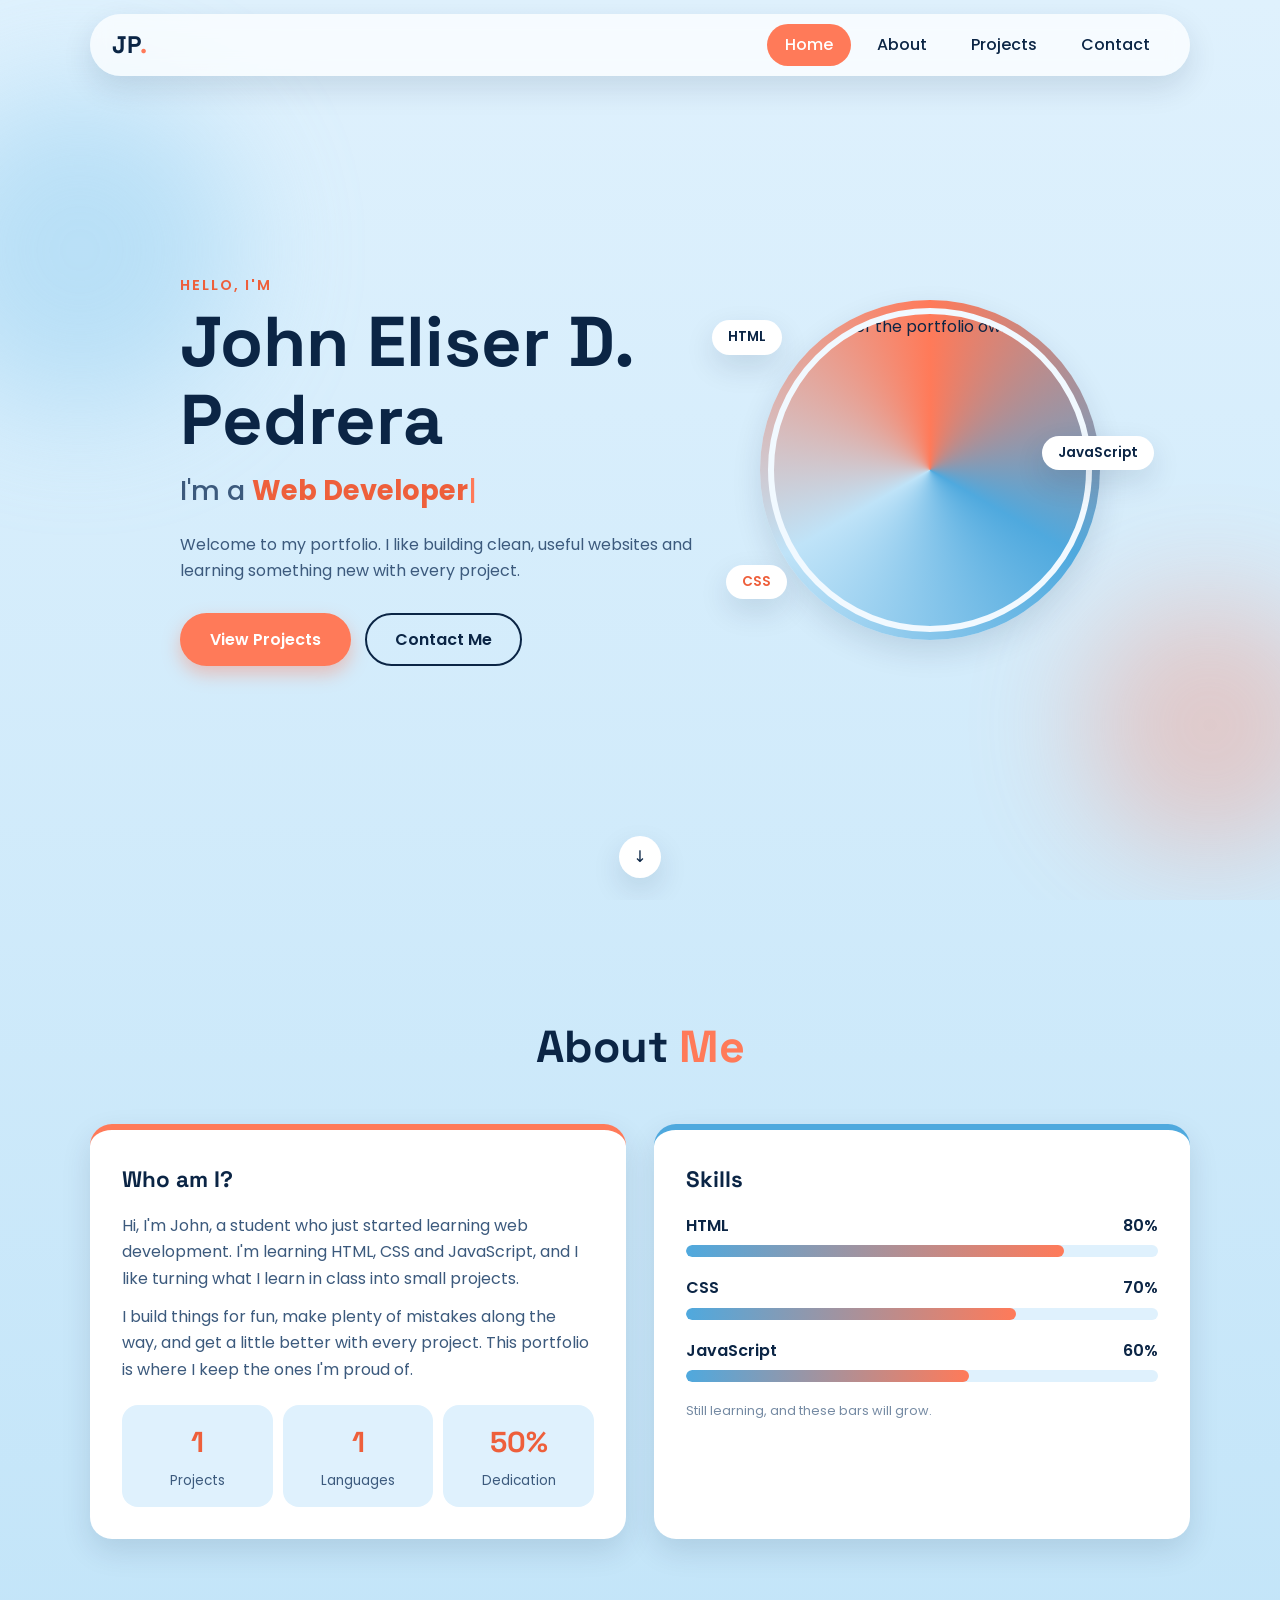
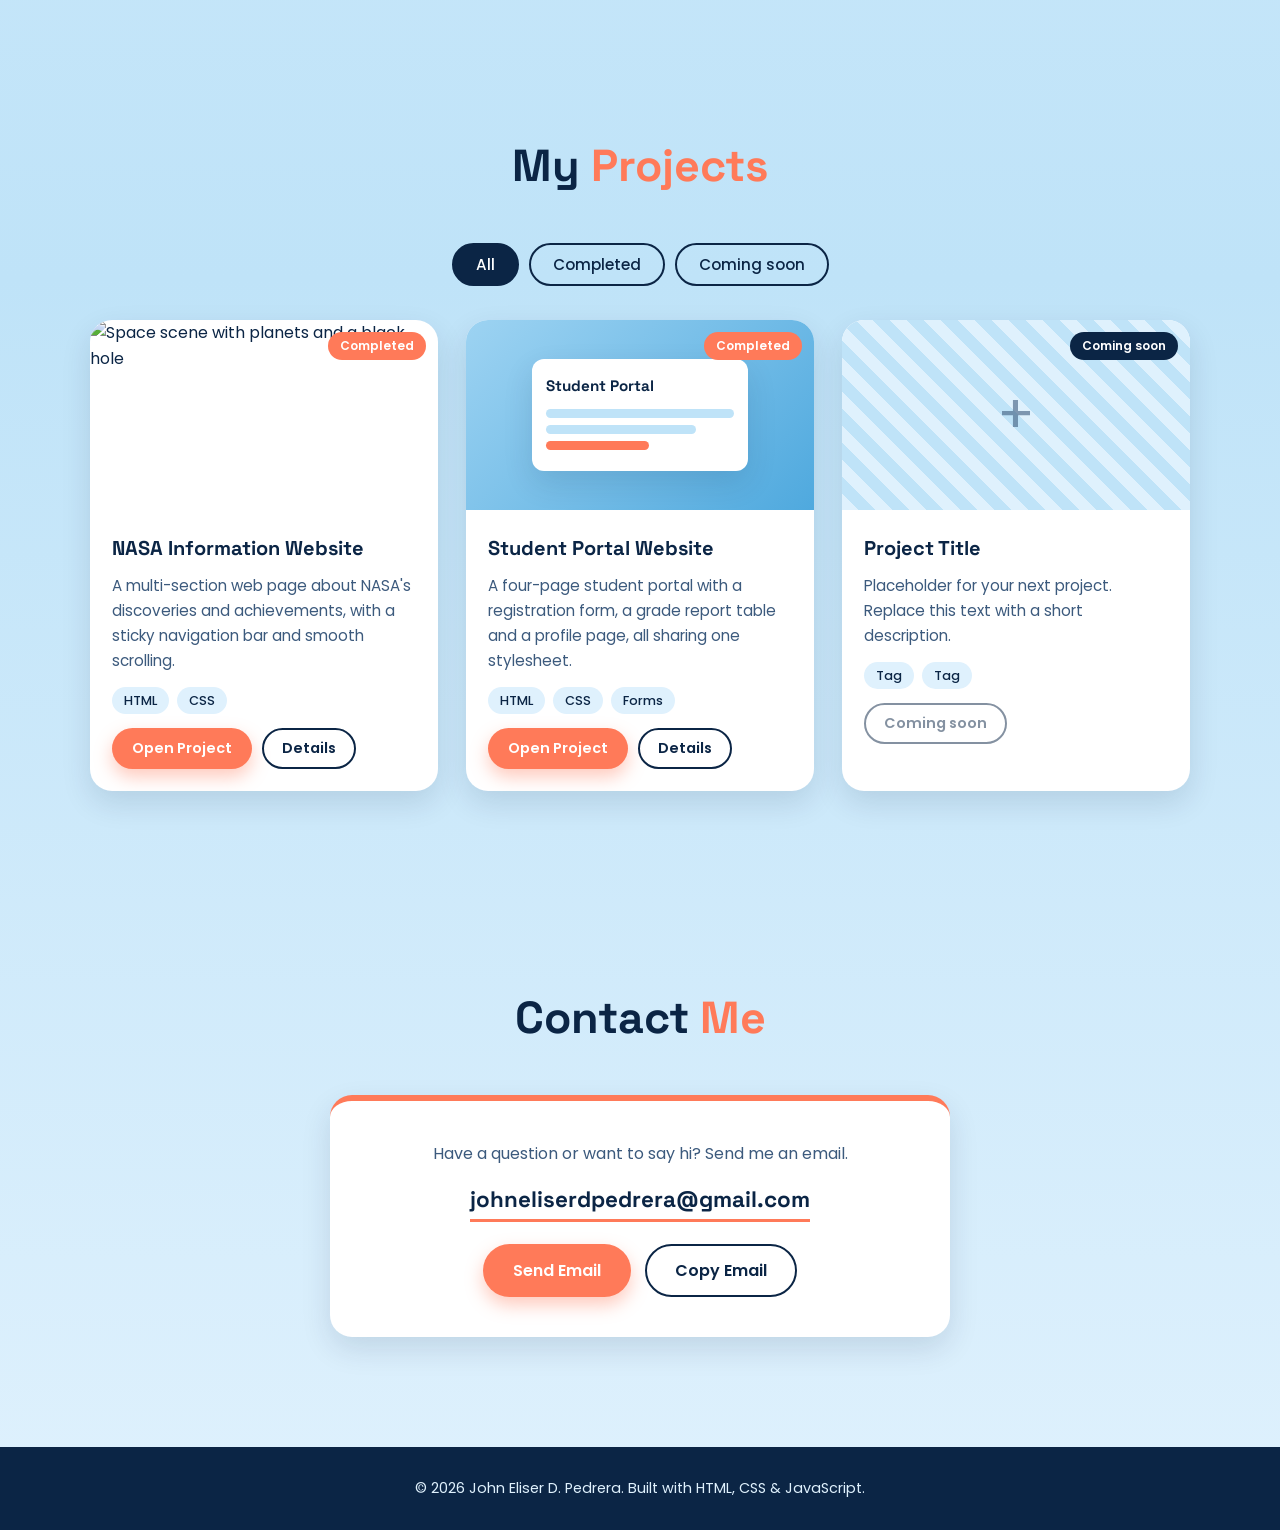
==== index.html @ 0d9b2946 "Add files via upload" ====
<!DOCTYPE html>
<html lang="en">
<head>
    <meta charset="UTF-8">
    <meta name="viewport" content="width=device-width, initial-scale=1.0">
    <meta name="description" content="Personal portfolio – home, about and projects.">
    <title>John Eliser D. Pedrera | Portfolio</title>
    <link rel="preconnect" href="https://fonts.googleapis.com">
    <link rel="preconnect" href="https://fonts.gstatic.com" crossorigin>
    <link href="https://fonts.googleapis.com/css2?family=Poppins:wght@400;500;600;700&family=Space+Grotesk:wght@500;700&display=swap" rel="stylesheet">
    <link rel="stylesheet" href="style.css">
</head>
<body>
    <div class="progress" id="progress"></div>

    <!-- NAVBAR -->
    <header class="navbar" id="navbar">
        <a href="#home" class="brand">JP<span>.</span></a>
        <button class="menu-btn" id="menuBtn" aria-label="Toggle menu" aria-expanded="false">
            <span></span><span></span><span></span>
        </button>
        <nav class="nav-links" id="navLinks">
            <a href="#home" class="nav-link active">Home</a>
            <a href="#about" class="nav-link">About</a>
            <a href="#projects" class="nav-link">Projects</a>
            <a href="#contact" class="nav-link">Contact</a>
        </nav>
    </header>

    <main>
        <!-- HOME -->
        <section class="section hero" id="home">
            <div class="blob blob-1"></div>
            <div class="blob blob-2"></div>
            <div class="hero-text reveal">
                <p class="eyebrow">Hello, I'm</p>
                <h1>John Eliser D. Pedrera</h1>
                <h2>I'm a <span class="typing" id="typing"></span><span class="cursor">|</span></h2>
                <p class="lead">Welcome to my portfolio. I like building clean, useful websites and learning something new with every project.</p>
                <div class="hero-buttons">
                    <a href="#projects" class="btn btn-primary">View Projects</a>
                    <a href="#contact" class="btn btn-ghost">Contact Me</a>
                </div>
            </div>
            <div class="hero-photo reveal">
                <div class="photo-ring">
                    <img src="images/profile.jpg" alt="Portrait of the portfolio owner">
                </div>
                <span class="chip chip-1">HTML</span>
                <span class="chip chip-2">CSS</span>
                <span class="chip chip-3">JavaScript</span>
            </div>
            <a href="#about" class="scroll-hint" aria-label="Scroll to About">&#8595;</a>
        </section>

        <!-- ABOUT -->
        <section class="section about" id="about">
            <div class="container">
                <h2 class="section-title reveal">About <span>Me</span></h2>
                <div class="about-grid">
                    <div class="about-card reveal">
                        <h3>Who am I?</h3>
                        <p>Hi, I'm John, a student who just started learning web development. I'm learning HTML, CSS and JavaScript, and I like turning what I learn in class into small projects.</p>
                        <p>I build things for fun, make plenty of mistakes along the way, and get a little better with every project. This portfolio is where I keep the ones I'm proud of.</p>
                        <div class="facts">
                            <div class="fact"><strong data-count="2">0</strong><span>Projects</span></div>
                            <div class="fact"><strong data-count="3">0</strong><span>Languages</span></div>
                            <div class="fact"><strong data-count="100" data-suffix="%">0</strong><span>Dedication</span></div>
                        </div>
                    </div>

                    <div class="about-card reveal">
                        <h3>Skills</h3>
                        <div class="skill">
                            <div class="skill-top"><span>HTML</span><span>80%</span></div>
                            <div class="bar"><div class="fill" data-width="80"></div></div>
                        </div>
                        <div class="skill">
                            <div class="skill-top"><span>CSS</span><span>70%</span></div>
                            <div class="bar"><div class="fill" data-width="70"></div></div>
                        </div>
                        <div class="skill">
                            <div class="skill-top"><span>JavaScript</span><span>60%</span></div>
                            <div class="bar"><div class="fill" data-width="60"></div></div>
                        </div>
                        <p class="hint">Still learning, and these bars will grow.</p>
                    </div>
                </div>
            </div>
        </section>

        <!-- PROJECTS -->
        <section class="section projects" id="projects">
            <div class="container">
                <h2 class="section-title reveal">My <span>Projects</span></h2>
                <div class="filters reveal" role="group" aria-label="Filter projects">
                    <button class="filter active" data-filter="all">All</button>
                    <button class="filter" data-filter="done">Completed</button>
                    <button class="filter" data-filter="soon">Coming soon</button>
                </div>

                <div class="project-grid">
                    <!-- Project 1: real project -->
                    <article class="project-card reveal" data-status="done">
                        <div class="thumb">
                            <img src="images/space.jpg" alt="Space scene with planets and a black hole" loading="lazy">
                            <span class="badge">Completed</span>
                        </div>
                        <div class="card-body">
                            <h3>NASA Information Website</h3>
                            <p>A multi-section web page about NASA's discoveries and achievements, with a sticky navigation bar and smooth scrolling.</p>
                            <div class="tags"><span>HTML</span><span>CSS</span></div>
                            <div class="card-actions">
                                <a href="nasa-project/index.html" class="btn btn-primary btn-sm">Open Project</a>
                                <button class="btn btn-ghost btn-sm" data-modal="nasa">Details</button>
                            </div>
                        </div>
                    </article>

                    <!-- Project 2: Student Portal -->
                    <article class="project-card reveal" data-status="done">
                        <div class="thumb portal-thumb">
                            <div class="portal-mock"><b>Student Portal</b><i></i><i></i><i></i></div>
                            <span class="badge">Completed</span>
                        </div>
                        <div class="card-body">
                            <h3>Student Portal Website</h3>
                            <p>A four-page student portal with a registration form, a grade report table and a profile page, all sharing one stylesheet.</p>
                            <div class="tags"><span>HTML</span><span>CSS</span><span>Forms</span></div>
                            <div class="card-actions">
                                <a href="student-portal/peds.html" class="btn btn-primary btn-sm">Open Project</a>
                                <button class="btn btn-ghost btn-sm" data-modal="portal">Details</button>
                            </div>
                        </div>
                    </article>

                    <!-- Project 3: placeholder -->
                    <article class="project-card placeholder reveal" data-status="soon">
                        <div class="thumb blank"><span class="plus">+</span><span class="badge soon">Coming soon</span></div>
                        <div class="card-body">
                            <h3>Project Title</h3>
                            <p>Placeholder for your next project. Replace this text with a short description.</p>
                            <div class="tags"><span>Tag</span><span>Tag</span></div>
                            <div class="card-actions">
                                <button class="btn btn-ghost btn-sm" disabled>Coming soon</button>
                            </div>
                        </div>
                    </article>
                </div>
            </div>
        </section>
        <!-- CONTACT -->
        <section class="section contact" id="contact">
            <div class="container">
                <h2 class="section-title reveal">Contact <span>Me</span></h2>
                <div class="contact-card reveal">
                    <p>Have a question or want to say hi? Send me an email.</p>
                    <a class="email" href="mailto:johneliserdpedrera@gmail.com">johneliserdpedrera@gmail.com</a>
                    <div class="hero-buttons">
                        <a href="mailto:johneliserdpedrera@gmail.com" class="btn btn-primary">Send Email</a>
                        <button class="btn btn-ghost" id="copyEmail" data-email="johneliserdpedrera@gmail.com">Copy Email</button>
                    </div>
                </div>
            </div>
        </section>
    </main>

    <footer class="footer">
        <p>&copy; <span id="year"></span> John Eliser D. Pedrera. Built with HTML, CSS &amp; JavaScript.</p>
        <button class="to-top" id="toTop" aria-label="Back to top">&#8593;</button>
    </footer>

    <!-- PROJECT MODAL (content filled in by script.js) -->
    <div class="modal" id="modal" aria-hidden="true">
        <div class="modal-box" role="dialog" aria-modal="true" aria-labelledby="modalTitle">
            <button class="modal-close" id="modalClose" aria-label="Close">&times;</button>
            <img id="modalImg" src="" alt="">
            <h3 id="modalTitle"></h3>
            <p id="modalText"></p>
            <ul id="modalList"></ul>
            <a href="#" id="modalLink" class="btn btn-primary">Open Project</a>
        </div>
    </div>

    <div class="toast" id="toast" role="status">Email copied!</div>

    <script src="script.js"></script>
</body>
</html>
---- style.css ----
/* ---------- Theme: light blue + coral accent + deep navy text ---------- */
:root {
    --blue-50: #f1f9ff;
    --blue-100: #dff1fd;
    --blue-200: #bfe3f8;
    --blue-300: #9dd3f2;
    --blue-500: #4fa9de;
    --navy: #0b2545;
    --navy-soft: #3c5a7d;
    --coral: #ff7a59;
    --coral-dark: #ee5f3b;
    --white: #ffffff;
    --radius: 22px;
    --shadow: 0 12px 30px rgba(11, 37, 69, .12);
}

* { box-sizing: border-box; margin: 0; padding: 0; }
html { scroll-behavior: smooth; scroll-padding-top: 80px; }
body {
    font-family: 'Poppins', system-ui, sans-serif;
    color: var(--navy);
    background: linear-gradient(180deg, var(--blue-100), var(--blue-200) 60%, var(--blue-100));
    line-height: 1.65;
    overflow-x: hidden;
}
img { max-width: 100%; display: block; }
a { color: inherit; text-decoration: none; }
.container { width: min(1100px, 92%); margin: 0 auto; }

.progress { position: fixed; top: 0; left: 0; height: 4px; width: 0; background: var(--coral); z-index: 3000; }

/* ---------- Navbar ---------- */
.navbar {
    position: fixed; top: 14px; left: 50%; transform: translateX(-50%);
    width: min(1100px, 94%); z-index: 2000;
    display: flex; justify-content: space-between; align-items: center;
    padding: 10px 22px; border-radius: 50px;
    background: rgba(255, 255, 255, .72); backdrop-filter: blur(10px);
    box-shadow: var(--shadow); transition: padding .3s, background .3s;
}
.navbar.scrolled { padding: 6px 22px; background: rgba(255, 255, 255, .92); }
.brand { font-family: 'Space Grotesk', sans-serif; font-weight: 700; font-size: 1.5rem; }
.brand span { color: var(--coral); }
.nav-links { display: flex; gap: 8px; }
.nav-link { padding: 8px 18px; border-radius: 30px; font-weight: 500; transition: background .25s, color .25s; }
.nav-link:hover { background: var(--blue-200); }
.nav-link.active { background: var(--coral); color: var(--white); }

.menu-btn { display: none; background: none; border: 0; cursor: pointer; width: 34px; height: 28px; position: relative; }
.menu-btn span { position: absolute; left: 4px; right: 4px; height: 3px; background: var(--navy); border-radius: 3px; transition: .3s; }
.menu-btn span:nth-child(1) { top: 5px; }
.menu-btn span:nth-child(2) { top: 12px; }
.menu-btn span:nth-child(3) { top: 19px; }
.menu-btn.open span:nth-child(1) { top: 12px; transform: rotate(45deg); }
.menu-btn.open span:nth-child(2) { opacity: 0; }
.menu-btn.open span:nth-child(3) { top: 12px; transform: rotate(-45deg); }

/* ---------- Sections ---------- */
.section { padding: 110px 0 80px; position: relative; }
.section-title { font-family: 'Space Grotesk', sans-serif; font-size: clamp(2rem, 5vw, 2.8rem); text-align: center; margin-bottom: 40px; }
.section-title span { color: var(--coral); }

/* ---------- Hero ---------- */
.hero {
    min-height: 100vh; display: flex; align-items: center; justify-content: center;
    gap: 60px; flex-wrap: wrap-reverse; padding: 120px 5% 80px; overflow: hidden;
}
.blob { position: absolute; border-radius: 50%; filter: blur(60px); opacity: .55; z-index: 0; animation: float 9s ease-in-out infinite; }
.blob-1 { width: 320px; height: 320px; background: var(--blue-300); top: 10%; left: -80px; }
.blob-2 { width: 260px; height: 260px; background: var(--coral); opacity: .3; bottom: 5%; right: -60px; animation-delay: -4s; }
@keyframes float { 0%, 100% { transform: translateY(0); } 50% { transform: translateY(-30px); } }

.hero-text, .hero-photo { position: relative; z-index: 1; }
.hero-text { max-width: 520px; }
.eyebrow { color: var(--coral-dark); font-weight: 600; letter-spacing: 2px; text-transform: uppercase; font-size: .9rem; }
.hero h1 { font-family: 'Space Grotesk', sans-serif; font-size: clamp(2.6rem, 8vw, 4.4rem); line-height: 1.1; margin: 6px 0 10px; }
.hero h2 { font-size: clamp(1.2rem, 3vw, 1.7rem); font-weight: 500; color: var(--navy-soft); min-height: 2.2rem; }
.typing { color: var(--coral-dark); font-weight: 700; }
.cursor { color: var(--coral); animation: blink .8s steps(1) infinite; }
@keyframes blink { 50% { opacity: 0; } }
.lead { margin: 18px 0 28px; color: var(--navy-soft); }
.hero-buttons { display: flex; gap: 14px; flex-wrap: wrap; }

.hero-photo { position: relative; }
.photo-ring {
    width: clamp(240px, 32vw, 340px); aspect-ratio: 1; border-radius: 50%;
    padding: 8px; background: conic-gradient(var(--coral), var(--blue-500), var(--blue-200), var(--coral));
    animation: spin 12s linear infinite; box-shadow: var(--shadow);
}
.photo-ring img { width: 100%; height: 100%; border-radius: 50%; object-fit: cover; object-position: top; border: 6px solid var(--blue-50); animation: spin 12s linear infinite reverse; }
@keyframes spin { to { transform: rotate(360deg); } }
.chip {
    position: absolute; background: var(--white); padding: 6px 16px; border-radius: 30px; font-weight: 600; font-size: .85rem;
    box-shadow: var(--shadow); animation: float 6s ease-in-out infinite;
}
.chip-1 { top: 6%; left: -14%; }
.chip-2 { bottom: 12%; left: -10%; animation-delay: -2s; color: var(--coral-dark); }
.chip-3 { top: 40%; right: -16%; animation-delay: -4s; }

.scroll-hint {
    position: absolute; bottom: 22px; left: 50%; transform: translateX(-50%);
    width: 42px; height: 42px; border-radius: 50%; display: grid; place-items: center;
    background: var(--white); box-shadow: var(--shadow); animation: bounce 1.6s infinite; z-index: 1;
}
@keyframes bounce { 50% { transform: translate(-50%, 8px); } }

/* ---------- Buttons ---------- */
.btn {
    display: inline-block; padding: 12px 28px; border-radius: 40px; font: 600 1rem 'Poppins', sans-serif;
    border: 2px solid transparent; cursor: pointer; transition: transform .2s, box-shadow .2s, background .2s, color .2s;
}
.btn:hover:not(:disabled) { transform: translateY(-3px); }
.btn-primary { background: var(--coral); color: var(--white); box-shadow: 0 8px 18px rgba(255, 122, 89, .4); }
.btn-primary:hover { background: var(--coral-dark); }
.btn-ghost { background: transparent; border-color: var(--navy); color: var(--navy); }
.btn-ghost:hover:not(:disabled) { background: var(--navy); color: var(--white); }
.btn:disabled { opacity: .5; cursor: not-allowed; }
.btn-sm { padding: 8px 18px; font-size: .9rem; }

/* ---------- About ---------- */
.about-grid { display: grid; grid-template-columns: repeat(auto-fit, minmax(300px, 1fr)); gap: 28px; }
.about-card { background: var(--white); border-radius: var(--radius); padding: 32px; box-shadow: var(--shadow); border-top: 6px solid var(--coral); }
.about-card:nth-child(2) { border-top-color: var(--blue-500); }
.about-card h3 { font-family: 'Space Grotesk', sans-serif; font-size: 1.4rem; margin-bottom: 14px; }
.about-card p { color: var(--navy-soft); margin-bottom: 12px; }
.facts { display: flex; justify-content: space-between; gap: 10px; margin-top: 22px; }
.fact { flex: 1; text-align: center; background: var(--blue-100); border-radius: 16px; padding: 14px 6px; transition: transform .25s; }
.fact:hover { transform: translateY(-5px) scale(1.04); }
.fact strong { display: block; font-size: 1.8rem; font-family: 'Space Grotesk', sans-serif; color: var(--coral-dark); }
.fact span { font-size: .85rem; color: var(--navy-soft); }
.skill { margin-bottom: 18px; }
.skill-top { display: flex; justify-content: space-between; font-weight: 600; margin-bottom: 6px; }
.bar { height: 12px; background: var(--blue-100); border-radius: 10px; overflow: hidden; }
.fill { height: 100%; width: 0; border-radius: 10px; background: linear-gradient(90deg, var(--blue-500), var(--coral)); transition: width 1.4s cubic-bezier(.2, .8, .2, 1); }
.hint { font-size: .8rem; opacity: .7; }

/* ---------- Projects ---------- */
.filters { display: flex; justify-content: center; gap: 10px; flex-wrap: wrap; margin-bottom: 34px; }
.filter { padding: 8px 22px; border-radius: 30px; border: 2px solid var(--navy); background: transparent; font: 500 .95rem 'Poppins', sans-serif; color: var(--navy); cursor: pointer; transition: .25s; }
.filter:hover { background: var(--blue-300); }
.filter.active { background: var(--navy); color: var(--white); }

.project-grid { display: grid; grid-template-columns: repeat(auto-fit, minmax(290px, 1fr)); gap: 28px; }
.project-card { background: var(--white); border-radius: var(--radius); overflow: hidden; box-shadow: var(--shadow); transition: transform .3s, box-shadow .3s, opacity .3s; }
.project-card:hover { transform: translateY(-10px); box-shadow: 0 20px 40px rgba(11, 37, 69, .2); }
.project-card.hide { display: none; }
.thumb { position: relative; height: 190px; overflow: hidden; }
.thumb img { width: 100%; height: 100%; object-fit: cover; transition: transform .5s; }
.project-card:hover .thumb img { transform: scale(1.1); }
.thumb.blank { display: grid; place-items: center; background: repeating-linear-gradient(45deg, var(--blue-100), var(--blue-100) 12px, var(--blue-200) 12px, var(--blue-200) 24px); }
.plus { font-size: 3.4rem; color: var(--navy-soft); opacity: .6; transition: transform .3s; }
.project-card.placeholder:hover .plus { transform: rotate(90deg) scale(1.2); color: var(--coral); }
.badge { position: absolute; top: 12px; right: 12px; background: var(--coral); color: var(--white); font-size: .75rem; font-weight: 600; padding: 4px 12px; border-radius: 20px; }
.badge.soon { background: var(--navy); }
.card-body { padding: 22px; }
.card-body h3 { font-family: 'Space Grotesk', sans-serif; font-size: 1.25rem; margin-bottom: 8px; }
.card-body p { color: var(--navy-soft); font-size: .95rem; }
.tags { display: flex; gap: 8px; flex-wrap: wrap; margin: 14px 0; }
.tags span { background: var(--blue-100); padding: 3px 12px; border-radius: 20px; font-size: .8rem; font-weight: 500; }
.card-actions { display: flex; gap: 10px; flex-wrap: wrap; }

/* ---------- Footer ---------- */
.footer { text-align: center; padding: 30px 5%; background: var(--navy); color: var(--blue-100); font-size: .9rem; position: relative; }
.to-top { position: fixed; right: 20px; bottom: 20px; width: 46px; height: 46px; border-radius: 50%; border: 0; background: var(--coral); color: var(--white); font-size: 1.3rem; cursor: pointer; box-shadow: var(--shadow); opacity: 0; pointer-events: none; transform: translateY(20px); transition: .3s; z-index: 1500; }
.to-top.show { opacity: 1; pointer-events: auto; transform: none; }
.to-top:hover { background: var(--coral-dark); }

/* ---------- Modal ---------- */
.modal { position: fixed; inset: 0; background: rgba(11, 37, 69, .6); backdrop-filter: blur(4px); display: grid; place-items: center; padding: 20px; z-index: 4000; opacity: 0; visibility: hidden; transition: .3s; }
.modal.open { opacity: 1; visibility: visible; }
.modal-box { position: relative; background: var(--white); border-radius: var(--radius); padding: 24px; max-width: 520px; width: 100%; max-height: 90vh; overflow: auto; transform: scale(.9); transition: transform .3s; }
.modal.open .modal-box { transform: scale(1); }
.modal-box img { border-radius: 14px; margin-bottom: 16px; width: 100%; }
.modal-box h3 { font-family: 'Space Grotesk', sans-serif; margin-bottom: 8px; }
.modal-box p { color: var(--navy-soft); margin-bottom: 10px; }
.modal-box ul { margin: 0 0 18px 20px; color: var(--navy-soft); }
.modal-close { position: absolute; top: 10px; right: 14px; width: 36px; height: 36px; border-radius: 50%; border: 0; background: var(--white); font-size: 1.6rem; line-height: 1; cursor: pointer; box-shadow: var(--shadow); }

/* ---------- Scroll reveal ---------- */
.reveal { opacity: 0; transform: translateY(40px); transition: opacity .8s ease, transform .8s ease; }
.reveal.visible { opacity: 1; transform: none; }

/* ---------- Responsive ---------- */
@media (max-width: 720px) {
    .menu-btn { display: block; }
    .nav-links {
        position: absolute; top: 64px; right: 0; left: 0; flex-direction: column; background: var(--white);
        border-radius: 24px; padding: 12px; box-shadow: var(--shadow);
        opacity: 0; visibility: hidden; transform: translateY(-10px); transition: .3s;
    }
    .nav-links.open { opacity: 1; visibility: visible; transform: none; }
    .nav-link { text-align: center; }
    .hero { gap: 30px; text-align: center; }
    .hero-buttons { justify-content: center; }
    .chip-1 { left: -4%; } .chip-3 { right: -4%; } .chip-2 { left: -2%; }
}
@media (prefers-reduced-motion: reduce) {
    *, *::before, *::after { animation: none !important; transition: none !important; }
    .reveal { opacity: 1; transform: none; }
}

/* ---------- Student portal thumbnail ---------- */
.portal-thumb { display: grid; place-items: center; background: linear-gradient(135deg, var(--blue-300), var(--blue-500)); }
.portal-mock { width: 62%; background: var(--white); border-radius: 12px; padding: 14px; box-shadow: var(--shadow); transition: transform .5s; }
.portal-mock b { display: block; font-family: 'Space Grotesk', sans-serif; font-size: .95rem; margin-bottom: 10px; }
.portal-mock i { display: block; height: 9px; border-radius: 6px; background: var(--blue-200); margin-bottom: 7px; }
.portal-mock i:nth-child(3) { width: 80%; }
.portal-mock i:nth-child(4) { width: 55%; background: var(--coral); }
.project-card:hover .portal-mock { transform: scale(1.08) rotate(-2deg); }

/* ---------- Contact ---------- */
.contact { padding-bottom: 110px; }
.contact-card { max-width: 620px; margin: 0 auto; text-align: center; background: var(--white); border-radius: var(--radius); padding: 40px 28px; box-shadow: var(--shadow); border-top: 6px solid var(--coral); }
.contact-card p { color: var(--navy-soft); margin-bottom: 14px; }
.email { display: inline-block; font-family: 'Space Grotesk', sans-serif; font-weight: 700; font-size: clamp(1rem, 4vw, 1.4rem); margin-bottom: 22px; word-break: break-all; border-bottom: 3px solid var(--coral); transition: color .2s; }
.email:hover { color: var(--coral-dark); }
.contact-card .hero-buttons { justify-content: center; }

.toast { position: fixed; left: 50%; bottom: 30px; transform: translate(-50%, 30px); background: var(--navy); color: var(--white); padding: 10px 22px; border-radius: 30px; opacity: 0; pointer-events: none; transition: .3s; z-index: 5000; }
.toast.show { opacity: 1; transform: translate(-50%, 0); }
.modal-box img[src=""] { display: none; }
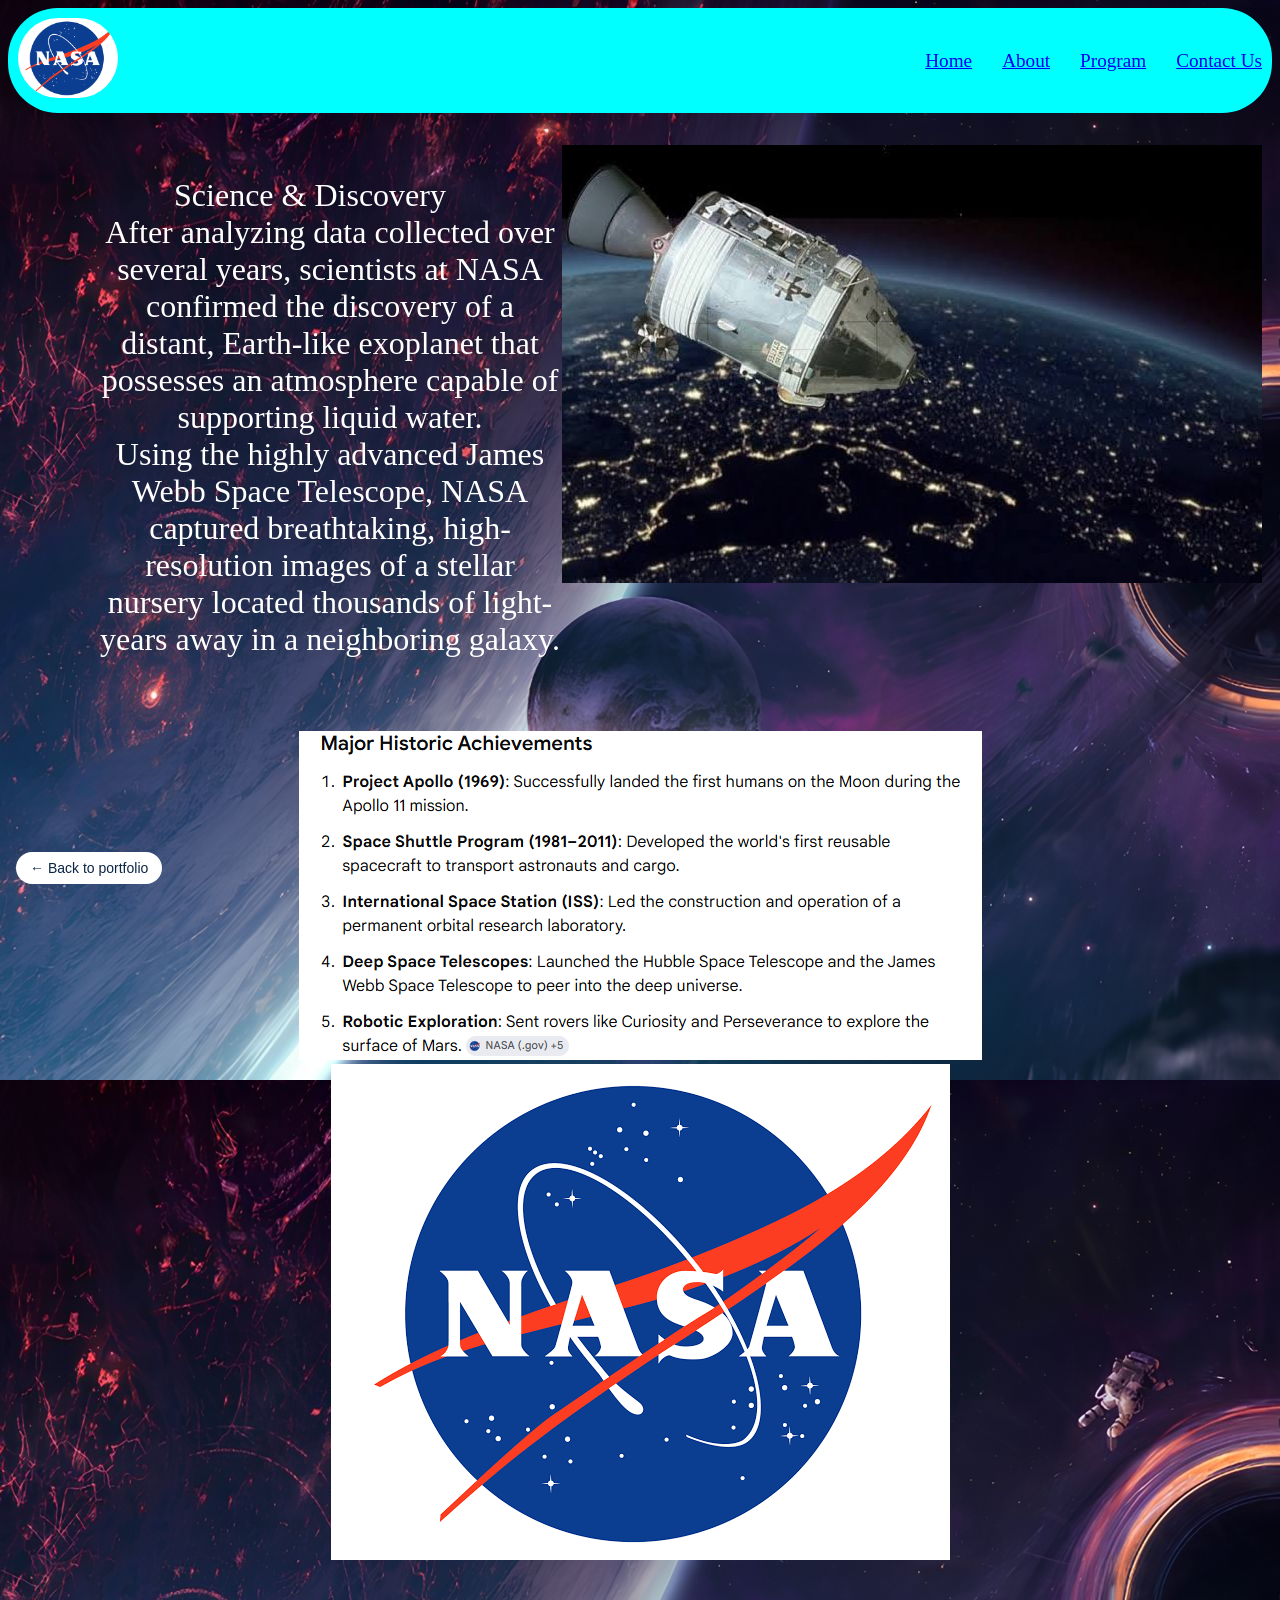
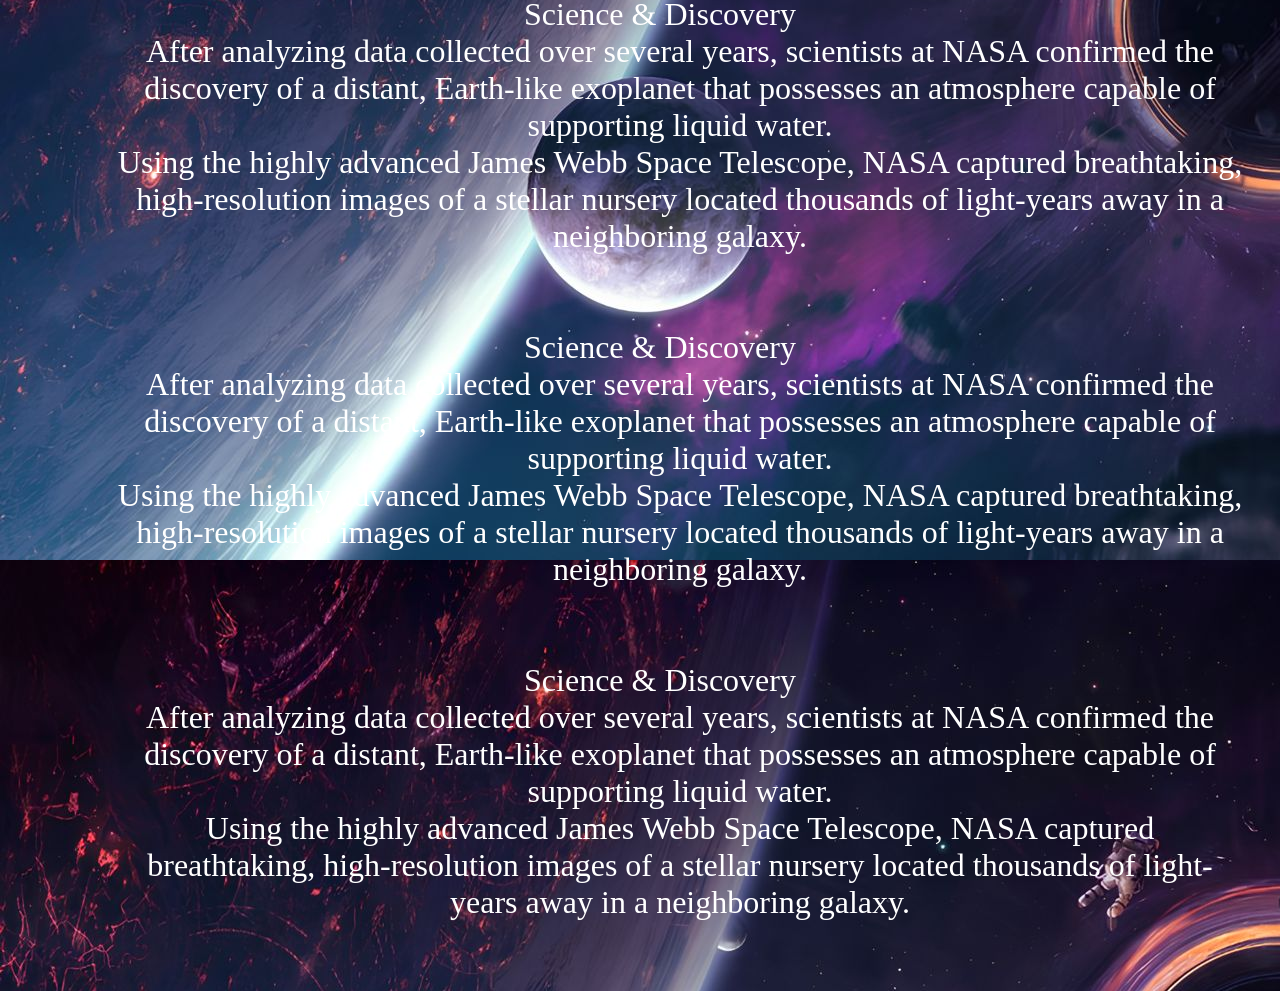
==== commit ebb22a37: "Add files via upload" ====
--- a/index.html
+++ b/index.html
@@ -1,189 +1,120 @@
-<!DOCTYPE html>
-<html lang="en">
-<head>
-    <meta charset="UTF-8">
-    <meta name="viewport" content="width=device-width, initial-scale=1.0">
-    <meta name="description" content="Personal portfolio – home, about and projects.">
-    <title>John Eliser D. Pedrera | Portfolio</title>
-    <link rel="preconnect" href="https://fonts.googleapis.com">
-    <link rel="preconnect" href="https://fonts.gstatic.com" crossorigin>
-    <link href="https://fonts.googleapis.com/css2?family=Poppins:wght@400;500;600;700&family=Space+Grotesk:wght@500;700&display=swap" rel="stylesheet">
-    <link rel="stylesheet" href="style.css">
-</head>
+<!DOCTYPE html>
+<html lang="en">
+
+<head>
+    <meta charset="UTF-8">
+    <meta name="viewport" content="width=device-width, initial-scale=1.0">
+    <link rel="stylesheet" href="form1.css">
+    <title>NASA Project</title>
+
+</head>
+
 <body>
-    <div class="progress" id="progress"></div>
-
-    <!-- NAVBAR -->
-    <header class="navbar" id="navbar">
-        <a href="#home" class="brand">JP<span>.</span></a>
-        <button class="menu-btn" id="menuBtn" aria-label="Toggle menu" aria-expanded="false">
-            <span></span><span></span><span></span>
-        </button>
-        <nav class="nav-links" id="navLinks">
-            <a href="#home" class="nav-link active">Home</a>
-            <a href="#about" class="nav-link">About</a>
-            <a href="#projects" class="nav-link">Projects</a>
-            <a href="#contact" class="nav-link">Contact</a>
-        </nav>
-    </header>
-
-    <main>
-        <!-- HOME -->
-        <section class="section hero" id="home">
-            <div class="blob blob-1"></div>
-            <div class="blob blob-2"></div>
-            <div class="hero-text reveal">
-                <p class="eyebrow">Hello, I'm</p>
-                <h1>John Eliser D. Pedrera</h1>
-                <h2>I'm a <span class="typing" id="typing"></span><span class="cursor">|</span></h2>
-                <p class="lead">Welcome to my portfolio. I like building clean, useful websites and learning something new with every project.</p>
-                <div class="hero-buttons">
-                    <a href="#projects" class="btn btn-primary">View Projects</a>
-                    <a href="#contact" class="btn btn-ghost">Contact Me</a>
-                </div>
-            </div>
-            <div class="hero-photo reveal">
-                <div class="photo-ring">
-                    <img src="images/profile.jpg" alt="Portrait of the portfolio owner">
-                </div>
-                <span class="chip chip-1">HTML</span>
-                <span class="chip chip-2">CSS</span>
-                <span class="chip chip-3">JavaScript</span>
-            </div>
-            <a href="#about" class="scroll-hint" aria-label="Scroll to About">&#8595;</a>
-        </section>
-
-        <!-- ABOUT -->
-        <section class="section about" id="about">
-            <div class="container">
-                <h2 class="section-title reveal">About <span>Me</span></h2>
-                <div class="about-grid">
-                    <div class="about-card reveal">
-                        <h3>Who am I?</h3>
-                        <p>Hi, I'm John, a student who just started learning web development. I'm learning HTML, CSS and JavaScript, and I like turning what I learn in class into small projects.</p>
-                        <p>I build things for fun, make plenty of mistakes along the way, and get a little better with every project. This portfolio is where I keep the ones I'm proud of.</p>
-                        <div class="facts">
-                            <div class="fact"><strong data-count="2">0</strong><span>Projects</span></div>
-                            <div class="fact"><strong data-count="3">0</strong><span>Languages</span></div>
-                            <div class="fact"><strong data-count="100" data-suffix="%">0</strong><span>Dedication</span></div>
-                        </div>
-                    </div>
-
-                    <div class="about-card reveal">
-                        <h3>Skills</h3>
-                        <div class="skill">
-                            <div class="skill-top"><span>HTML</span><span>80%</span></div>
-                            <div class="bar"><div class="fill" data-width="80"></div></div>
-                        </div>
-                        <div class="skill">
-                            <div class="skill-top"><span>CSS</span><span>70%</span></div>
-                            <div class="bar"><div class="fill" data-width="70"></div></div>
-                        </div>
-                        <div class="skill">
-                            <div class="skill-top"><span>JavaScript</span><span>60%</span></div>
-                            <div class="bar"><div class="fill" data-width="60"></div></div>
-                        </div>
-                        <p class="hint">Still learning, and these bars will grow.</p>
-                    </div>
-                </div>
-            </div>
-        </section>
-
-        <!-- PROJECTS -->
-        <section class="section projects" id="projects">
-            <div class="container">
-                <h2 class="section-title reveal">My <span>Projects</span></h2>
-                <div class="filters reveal" role="group" aria-label="Filter projects">
-                    <button class="filter active" data-filter="all">All</button>
-                    <button class="filter" data-filter="done">Completed</button>
-                    <button class="filter" data-filter="soon">Coming soon</button>
-                </div>
-
-                <div class="project-grid">
-                    <!-- Project 1: real project -->
-                    <article class="project-card reveal" data-status="done">
-                        <div class="thumb">
-                            <img src="images/space.jpg" alt="Space scene with planets and a black hole" loading="lazy">
-                            <span class="badge">Completed</span>
-                        </div>
-                        <div class="card-body">
-                            <h3>NASA Information Website</h3>
-                            <p>A multi-section web page about NASA's discoveries and achievements, with a sticky navigation bar and smooth scrolling.</p>
-                            <div class="tags"><span>HTML</span><span>CSS</span></div>
-                            <div class="card-actions">
-                                <a href="nasa-project/index.html" class="btn btn-primary btn-sm">Open Project</a>
-                                <button class="btn btn-ghost btn-sm" data-modal="nasa">Details</button>
-                            </div>
-                        </div>
-                    </article>
-
-                    <!-- Project 2: Student Portal -->
-                    <article class="project-card reveal" data-status="done">
-                        <div class="thumb portal-thumb">
-                            <div class="portal-mock"><b>Student Portal</b><i></i><i></i><i></i></div>
-                            <span class="badge">Completed</span>
-                        </div>
-                        <div class="card-body">
-                            <h3>Student Portal Website</h3>
-                            <p>A four-page student portal with a registration form, a grade report table and a profile page, all sharing one stylesheet.</p>
-                            <div class="tags"><span>HTML</span><span>CSS</span><span>Forms</span></div>
-                            <div class="card-actions">
-                                <a href="student-portal/peds.html" class="btn btn-primary btn-sm">Open Project</a>
-                                <button class="btn btn-ghost btn-sm" data-modal="portal">Details</button>
-                            </div>
-                        </div>
-                    </article>
-
-                    <!-- Project 3: placeholder -->
-                    <article class="project-card placeholder reveal" data-status="soon">
-                        <div class="thumb blank"><span class="plus">+</span><span class="badge soon">Coming soon</span></div>
-                        <div class="card-body">
-                            <h3>Project Title</h3>
-                            <p>Placeholder for your next project. Replace this text with a short description.</p>
-                            <div class="tags"><span>Tag</span><span>Tag</span></div>
-                            <div class="card-actions">
-                                <button class="btn btn-ghost btn-sm" disabled>Coming soon</button>
-                            </div>
-                        </div>
-                    </article>
-                </div>
-            </div>
-        </section>
-        <!-- CONTACT -->
-        <section class="section contact" id="contact">
-            <div class="container">
-                <h2 class="section-title reveal">Contact <span>Me</span></h2>
-                <div class="contact-card reveal">
-                    <p>Have a question or want to say hi? Send me an email.</p>
-                    <a class="email" href="mailto:johneliserdpedrera@gmail.com">johneliserdpedrera@gmail.com</a>
-                    <div class="hero-buttons">
-                        <a href="mailto:johneliserdpedrera@gmail.com" class="btn btn-primary">Send Email</a>
-                        <button class="btn btn-ghost" id="copyEmail" data-email="johneliserdpedrera@gmail.com">Copy Email</button>
-                    </div>
-                </div>
-            </div>
-        </section>
-    </main>
-
-    <footer class="footer">
-        <p>&copy; <span id="year"></span> John Eliser D. Pedrera. Built with HTML, CSS &amp; JavaScript.</p>
-        <button class="to-top" id="toTop" aria-label="Back to top">&#8593;</button>
-    </footer>
-
-    <!-- PROJECT MODAL (content filled in by script.js) -->
-    <div class="modal" id="modal" aria-hidden="true">
-        <div class="modal-box" role="dialog" aria-modal="true" aria-labelledby="modalTitle">
-            <button class="modal-close" id="modalClose" aria-label="Close">&times;</button>
-            <img id="modalImg" src="" alt="">
-            <h3 id="modalTitle"></h3>
-            <p id="modalText"></p>
-            <ul id="modalList"></ul>
-            <a href="#" id="modalLink" class="btn btn-primary">Open Project</a>
-        </div>
-    </div>
-
-    <div class="toast" id="toast" role="status">Email copied!</div>
-
-    <script src="script.js"></script>
-</body>
-</html>
+    <a href="../index.html#projects" style="position:fixed;bottom:16px;left:16px;z-index:2000;background:#fff;color:#0b2545;padding:8px 14px;border-radius:30px;text-decoration:none;font-family:sans-serif;font-size:14px;">&larr; Back to portfolio</a>
+    <header class="head1">
+
+
+        <div class="logo">
+            <img src="images.png" alt="">
+        </div>
+        <nav class="nav1">
+            <a class="nav" href="#home">Home</a>
+            <a class="nav" href="#about">About</a>
+            <a class="nav" href="#program">Program</a>
+            <a class="nav" href="#contact us">Contact Us</a>
+        </nav>
+        </div>
+    </header>
+
+    <h1 class="more" id="home"></h1>
+
+    <div class="container">
+        <section class="cont1">
+            <aside class="div2">
+                <ol class="ol">Science & Discovery
+                    <ul>After analyzing data collected over several years, scientists at NASA confirmed the discovery of
+                        a distant, Earth-like exoplanet that possesses an atmosphere capable of supporting liquid water.
+                    </ul>
+
+                    <ul>Using the highly advanced James Webb Space Telescope, NASA captured breathtaking,
+                        high-resolution images of a stellar nursery located thousands of light-years away in a
+                        neighboring galaxy.</ul>
+                </ol>
+
+
+
+        </section>
+        <aside>
+
+            <img src="images.jpg" alt="">
+
+        </aside>
+    </div>
+
+    <h1 class="more" id="about"></h1>
+
+    <div class="container">
+        <section class="cont1">
+            <img src="nasa1.png" alt="">
+             <img src="images.png" alt="">
+            
+            <aside class="div2">
+                <ol class="ol">Science & Discovery
+                    <ul>After analyzing data collected over several years, scientists at NASA confirmed the discovery of
+                        a distant, Earth-like exoplanet that possesses an atmosphere capable of supporting liquid water.
+                    </ul>
+
+                    <ul>Using the highly advanced James Webb Space Telescope, NASA captured breathtaking,
+                        high-resolution images of a stellar nursery located thousands of light-years away in a
+                        neighboring galaxy.</ul>
+                </ol>
+
+
+
+                <h1 class="more" id="program"></h1>
+
+                <div class="container">
+                    <section class="cont1">
+                        <aside class="div2">
+                            <ol class="ol">Science & Discovery
+                                <ul>After analyzing data collected over several years, scientists at NASA confirmed the
+                                    discovery of
+                                    a distant, Earth-like exoplanet that possesses an atmosphere capable of supporting
+                                    liquid water.
+                                </ul>
+
+                                <ul>Using the highly advanced James Webb Space Telescope, NASA captured breathtaking,
+                                    high-resolution images of a stellar nursery located thousands of light-years away in
+                                    a
+                                    neighboring galaxy.</ul>
+                            </ol>
+
+
+                            <h1 class="more" id="contact us"></h1>
+
+                            <div class="container">
+                                <section class="cont1">
+                                    <aside class="div2">
+                                        <ol class="ol">Science & Discovery
+                                            <ul>After analyzing data collected over several years, scientists at NASA
+                                                confirmed the discovery of
+                                                a distant, Earth-like exoplanet that possesses an atmosphere capable of
+                                                supporting liquid water.
+                                            </ul>
+
+                                            <ul>Using the highly advanced James Webb Space Telescope, NASA captured
+                                                breathtaking,
+                                                high-resolution images of a stellar nursery located thousands of
+                                                light-years away in a
+                                                neighboring galaxy.</ul>
+                                        </ol>
+
+
+
+
+
+
+
+</body>
+
+</html>
--- a/form1.css
+++ b/form1.css
@@ -0,0 +1,56 @@
+html{
+    scroll-behavior: smooth;
+}
+
+.head1{
+    display: flex;
+    background-color: cyan;
+    justify-content: space-between;
+    align-items: center;
+    padding: 10px;
+    border-radius: 50px;
+    text-align: center;
+    gap: 100px;
+    font-size: larger ;
+    position: sticky;
+    top: 0%;
+    z-index: 1000;
+
+}
+
+.nav1{
+    gap:30px;
+    display: flex;
+
+}
+.logo img{
+   width: 100px;
+   border-radius: 50px;
+   background-color: cyan;
+}
+
+body{
+    background-image: url(bg.jpg);
+}
+
+
+    
+
+.container{
+    border-radius: 50px;
+    text-align: center;
+    color: white;
+    padding: 10px;
+    display: flex;
+    margin: auto;
+    justify-content: space-between;
+
+}
+
+.ol{
+    font-size: xx-large;
+}
+
+.more{
+    color: white;
+}
